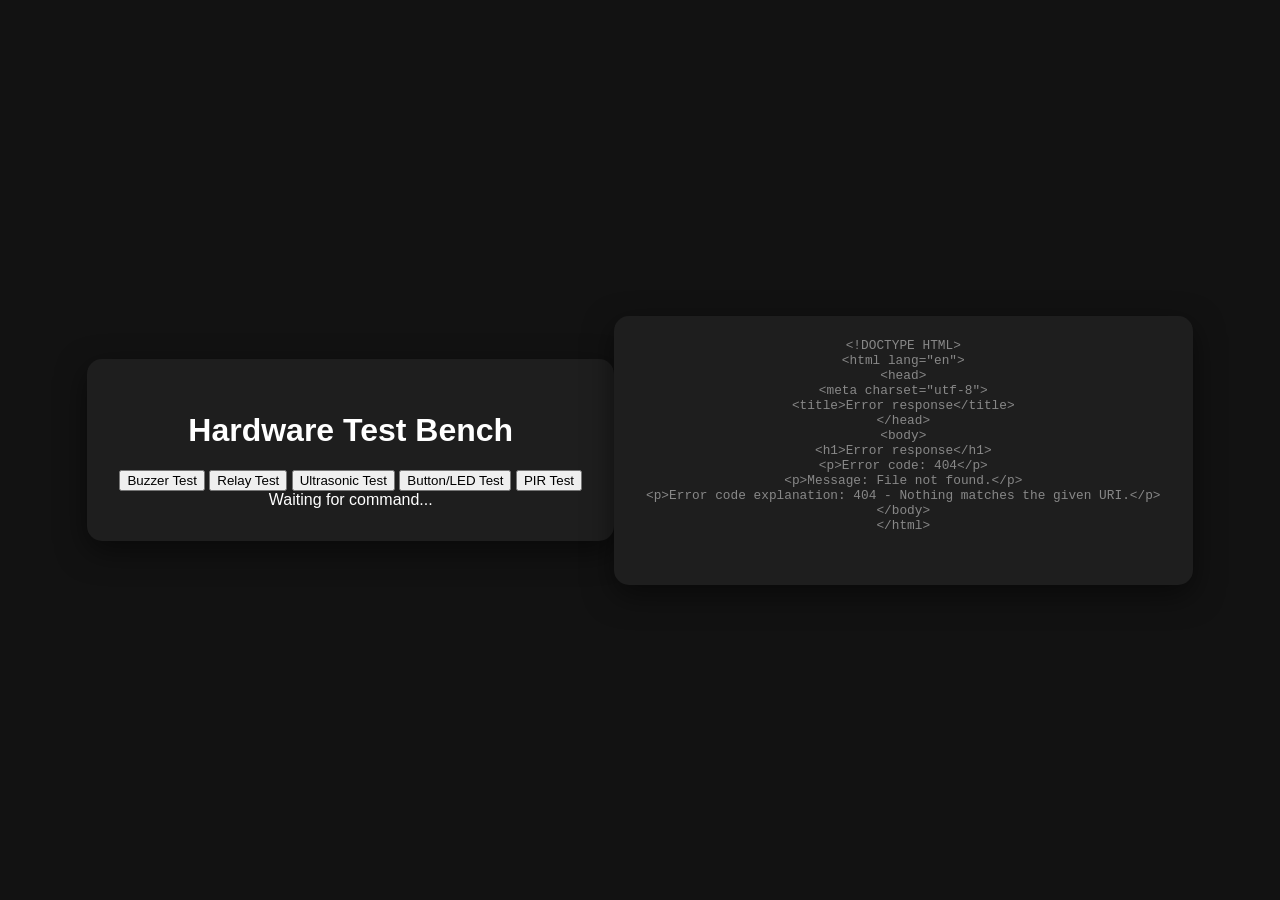
==== data/index.html @ ddc63409 "feat: add sound feedback when test starts Added audible feedback to indicate when a test execution b" ====
<!DOCTYPE html>
<html lang="en-us">
<head>
    <meta charset="UTF-8">
    <title>Hardware Test Bench</title>
    <link rel="stylesheet" href="style.css">
</head>
<body>
    <div class="container">
        <h1>Hardware Test Bench</h1>
        <div class="grid">
            <button class="test-btn" onclick="runTest('buzzer')">Buzzer Test</button>
            <button class="test-btn" onclick="runTest('relay')">Relay Test</button>
            <button class="test-btn" onclick="runTest('ultrasonic')">Ultrasonic Test</button>
            <button class="test-btn" onclick="runTest('buttonled')">Button/LED Test</button>
            <button class="test-btn" onclick="runTest('pir')">PIR Test</button>
        </div>
        <div id="log">Waiting for command...</div>
       <div id="ultrasonic-section" class="hidden">
            <button class="test-btn" onclick="getDistance()">Read Distance</button>
            <p>Distance: <span id="dist-value">--</span> cm</p>
       </div>
    </div>
    <div class="container">
        <p id="system-version">Loading version...</p> 
    <div class="grid">
        </div>
</div>
    <script src="script.js"></script>
</body>
</html>
---- data/style.css ----
body {
    background-color: #121212;
    color: #ffffff;
    font-family: 'Segoe UI', Tahoma, Geneva, Verdana, sans-serif;
    display: flex;
    justify-content: center;
    align-items: center;
    height: 100vh;
    margin: 0;
}

.container {
    text-align: center;
    background-color: #1e1e1e;
    padding: 2rem;
    border-radius: 15px;
    box-shadow: 0 10px 30px rgba(0,0,0,0.5);
}

.hidden {
    display: none;
}

#system-version {
    font-size: 0.8rem;
    color: #888;
    margin-top: -10px;
    margin-bottom: 20px;
    font-family: 'Courier New', Courier, monospace;
}
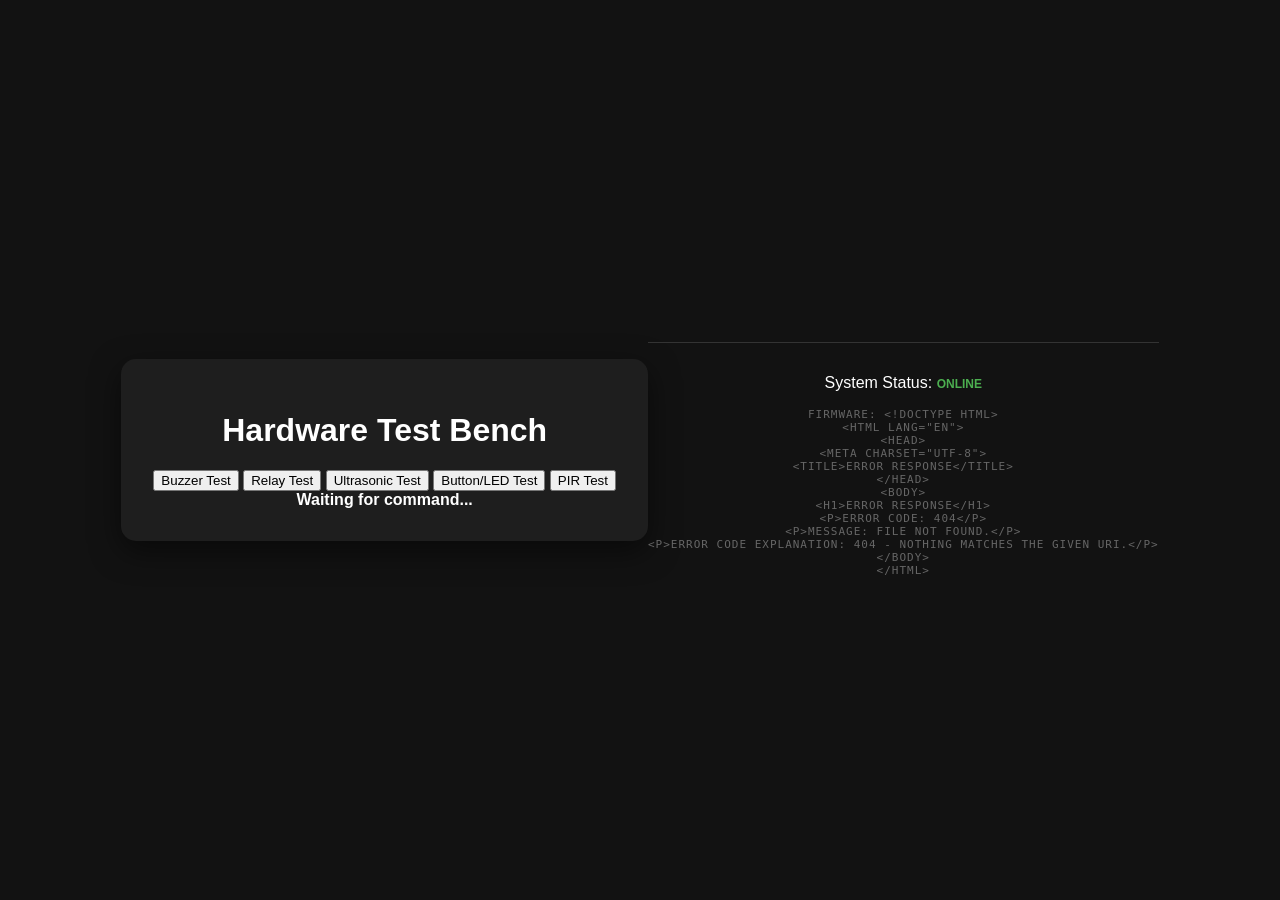
==== commit 6854d723: "feat:  display system version on web interface Added system version information to the web interface" ====
--- a/data/index.html
+++ b/data/index.html
@@ -21,11 +21,11 @@
             <p>Distance: <span id="dist-value">--</span> cm</p>
        </div>
     </div>
-    <div class="container">
-        <p id="system-version">Loading version...</p> 
-    <div class="grid">
-        </div>
 </div>
     <script src="script.js"></script>
 </body>
+<footer>
+    <p>System Status: <span id="conn-status">Checking...</span></p>
+    <p id="system-version">Loading firmware info...</p>
+</footer>
 </html>
--- a/data/style.css
+++ b/data/style.css
@@ -21,10 +21,36 @@
     display: none;
 }
 
+#log {
+    transition: color 0.3s ease;
+    font-weight: bold;
+}
+
+.offline-alert {
+    animation: blinker 1s linear infinite;
+}
+
+@keyframes blinker {
+    50% { opacity: 0; }
+}
+
+footer {
+    margin-top: 30px;
+    padding-top: 15px;
+    border-top: 1px solid #333;
+    text-align: center;
+}
+
 #system-version {
-    font-size: 0.8rem;
-    color: #888;
-    margin-top: -10px;
-    margin-bottom: 20px;
-    font-family: 'Courier New', Courier, monospace;
+    font-family: 'Consolas', 'monaco', monospace;
+    font-size: 11px;
+    color: #666; 
+    text-transform: uppercase;
+    letter-spacing: 1px;
+}
+
+#conn-status {
+    font-size: 12px;
+    font-weight: bold;
+    color: #4caf50; 
 }
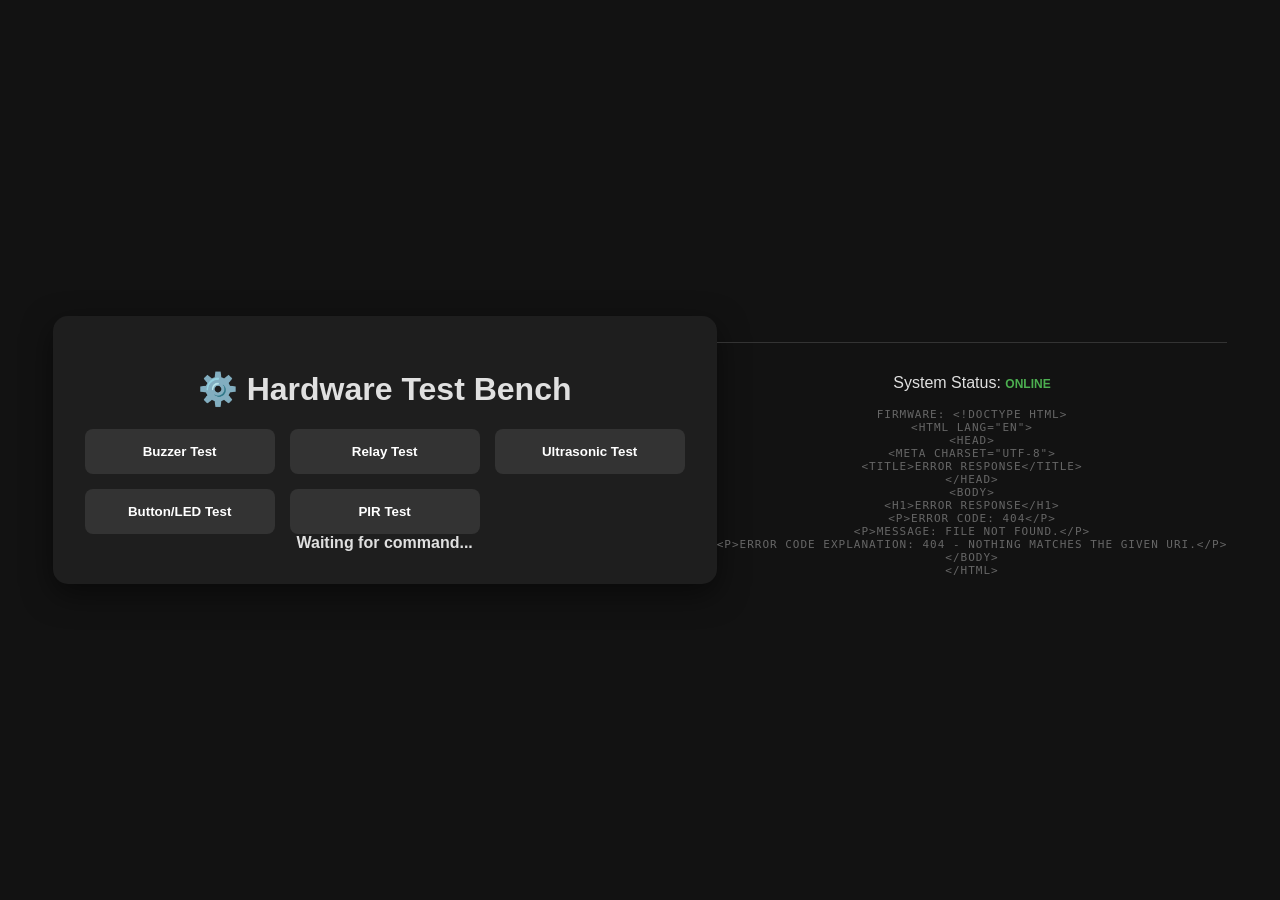
==== commit df2ada74: "feat: implement watchdog status monitoring (online/offline) Implemented a watchdog mechanism to moni" ====
--- a/data/index.html
+++ b/data/index.html
@@ -2,12 +2,13 @@
 <html lang="en-us">
 <head>
     <meta charset="UTF-8">
+    <meta name="viewport" content="width=device-width, initial-scale=1.0">
     <title>Hardware Test Bench</title>
     <link rel="stylesheet" href="style.css">
 </head>
 <body>
     <div class="container">
-        <h1>Hardware Test Bench</h1>
+        <h1>⚙️ Hardware Test Bench</h1>
         <div class="grid">
             <button class="test-btn" onclick="runTest('buzzer')">Buzzer Test</button>
             <button class="test-btn" onclick="runTest('relay')">Relay Test</button>
--- a/data/style.css
+++ b/data/style.css
@@ -1,20 +1,60 @@
 body {
+    font-family: 'Segoe UI', Tahoma, Geneva, Verdana, sans-serif;
     background-color: #121212;
-    color: #ffffff;
-    font-family: 'Segoe UI', Tahoma, Geneva, Verdana, sans-serif;
+    color: #e0e0e0;
+    margin: 0;
     display: flex;
     justify-content: center;
     align-items: center;
-    height: 100vh;
-    margin: 0;
+    min-height: 100vh;
 }
 
 .container {
-    text-align: center;
-    background-color: #1e1e1e;
+    width: 90%;
+    max-width: 600px;
+    background: #1e1e1e;
     padding: 2rem;
     border-radius: 15px;
     box-shadow: 0 10px 30px rgba(0,0,0,0.5);
+    text-align: center;
+}
+
+.grid {
+    display: grid;
+    grid-template-columns: repeat(auto-fit, minmax(140px, 1fr));
+    gap: 15px;
+    margin-top: 20px;
+}
+
+.test-btn {
+    width: 100%;
+    padding: 15px 10px;
+    border: none;
+    border-radius: 8px;
+    background: #333;
+    color: white;
+    font-weight: bold;
+    cursor: pointer;
+    transition: transform 0.2s, background 0.3s;
+}
+
+.test-btn:active {
+    transform: scale(0.95);
+}
+
+@media (max-width: 480px) {
+    .container {
+        width: 95%;
+        padding: 1rem;
+    }
+    
+    h1 {
+        font-size: 1.5rem;
+    }
+
+    .grid {
+        grid-template-columns: 1fr 1fr; 
+    }
 }
 
 .hidden {
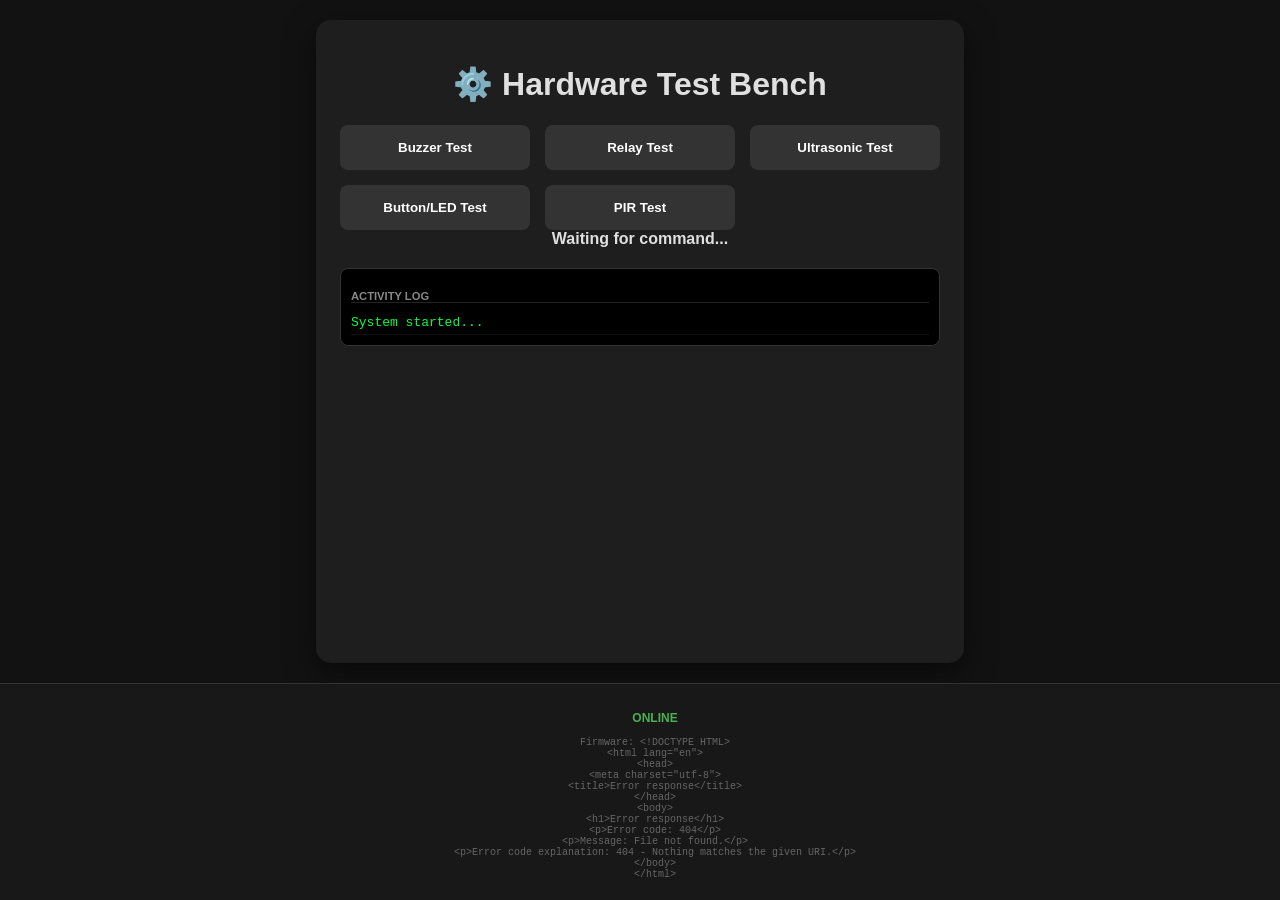
==== commit 66548105: "feat: add timestamped logging system for test execution Implemented a logging system with timestamps" ====
--- a/data/index.html
+++ b/data/index.html
@@ -4,6 +4,7 @@
     <meta charset="UTF-8">
     <meta name="viewport" content="width=device-width, initial-scale=1.0">
     <title>Hardware Test Bench</title>
+    <link rel="icon" type="image/png" href="favicon.png">
     <link rel="stylesheet" href="style.css">
 </head>
 <body>
@@ -16,17 +17,27 @@
             <button class="test-btn" onclick="runTest('buttonled')">Button/LED Test</button>
             <button class="test-btn" onclick="runTest('pir')">PIR Test</button>
         </div>
+        
         <div id="log">Waiting for command...</div>
-       <div id="ultrasonic-section" class="hidden">
+
+        <div id="ultrasonic-section" class="hidden">
             <button class="test-btn" onclick="getDistance()">Read Distance</button>
             <p>Distance: <span id="dist-value">--</span> cm</p>
-       </div>
+        </div>
+
+        <div class="log-container">
+            <h3>Activity Log</h3>
+            <ul id="event-log">
+                <li>System started...</li>
+            </ul>
+        </div>
     </div>
-</div>
+
+    <footer>
+        <p id="conn-status">Checking...</p>
+        <p id="system-version">Loading firmware info...</p>
+    </footer>
+
     <script src="script.js"></script>
 </body>
-<footer>
-    <p>System Status: <span id="conn-status">Checking...</span></p>
-    <p id="system-version">Loading firmware info...</p>
-</footer>
 </html>
--- a/data/style.css
+++ b/data/style.css
@@ -4,19 +4,35 @@
     color: #e0e0e0;
     margin: 0;
     display: flex;
-    justify-content: center;
-    align-items: center;
-    min-height: 100vh;
+    flex-direction: column;
+    min-height: 100vh; 
 }
 
 .container {
     width: 90%;
     max-width: 600px;
     background: #1e1e1e;
-    padding: 2rem;
+    padding: 1.5rem;
     border-radius: 15px;
     box-shadow: 0 10px 30px rgba(0,0,0,0.5);
     text-align: center;
+    margin: 20px auto;
+    flex: 1; 
+}
+
+footer {
+    padding: 15px;
+    background: #181818; 
+    border-top: 1px solid #333;
+    text-align: center;
+    width: 100%;
+}
+
+#system-version {
+    font-family: 'Consolas', monospace;
+    font-size: 10px;
+    color: #666;
+    margin: 5px 0;
 }
 
 .grid {
@@ -74,23 +90,46 @@
     50% { opacity: 0; }
 }
 
-footer {
-    margin-top: 30px;
-    padding-top: 15px;
-    border-top: 1px solid #333;
-    text-align: center;
-}
-
-#system-version {
-    font-family: 'Consolas', 'monaco', monospace;
-    font-size: 11px;
-    color: #666; 
-    text-transform: uppercase;
-    letter-spacing: 1px;
-}
-
 #conn-status {
     font-size: 12px;
     font-weight: bold;
     color: #4caf50; 
+}
+
+.log-container {
+    background: #000;
+    border: 1px solid #333;
+    border-radius: 8px;
+    margin: 20px 0;
+    padding: 10px;
+    text-align: left;
+}
+
+.log-container h3 {
+    font-size: 0.7rem;
+    color: #888;
+    text-transform: uppercase;
+    margin-bottom: 8px;
+    border-bottom: 1px solid #222;
+}
+
+#event-log {
+    list-style: none;
+    padding: 0;
+    margin: 0;
+    font-family: 'Consolas', monospace;
+    font-size: 13px;
+    max-height: 150px;
+    overflow-y: auto;
+    color: #00ff41; 
+}
+
+#event-log li {
+    padding: 4px 0;
+    border-bottom: 1px solid #111;
+}
+
+#event-log li strong {
+    color: #008f11;
+    margin-right: 5px;
 }
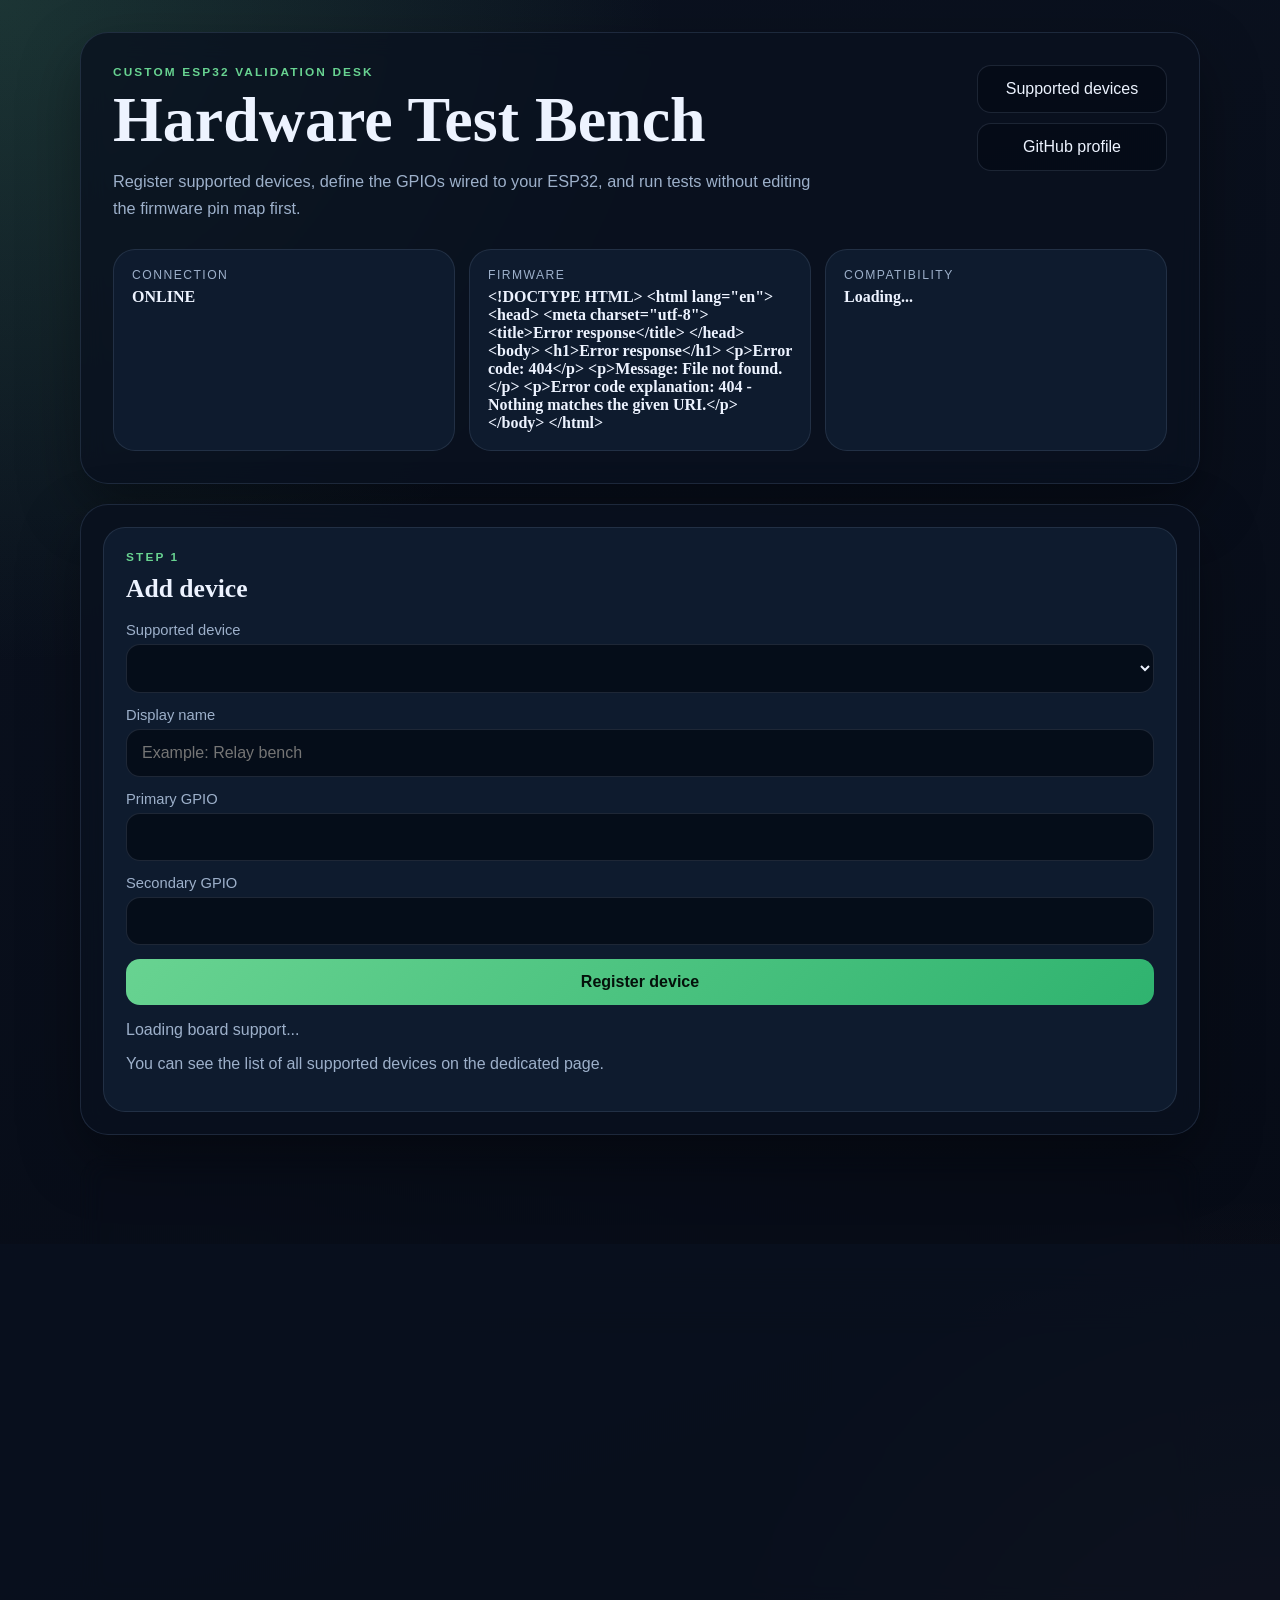
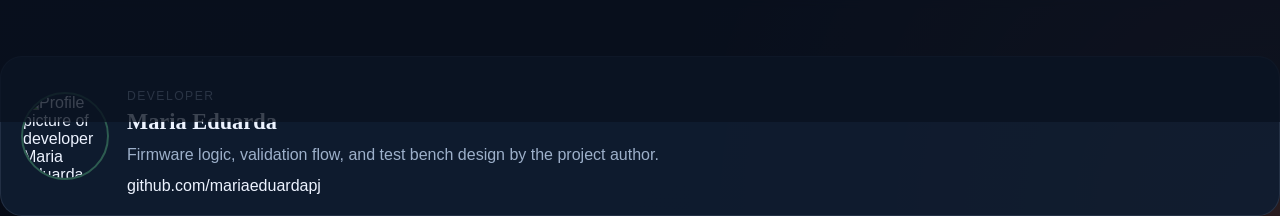
==== commit 1357ca09: "feat: add dynamic test builder for custom hardware configuration Implemented a dynamic test configur" ====
--- a/data/index.html
+++ b/data/index.html
@@ -8,36 +8,126 @@
     <link rel="stylesheet" href="style.css">
 </head>
 <body>
-    <div class="container">
-        <h1>⚙️ Hardware Test Bench</h1>
-        <div class="grid">
-            <button class="test-btn" onclick="runTest('buzzer')">Buzzer Test</button>
-            <button class="test-btn" onclick="runTest('relay')">Relay Test</button>
-            <button class="test-btn" onclick="runTest('ultrasonic')">Ultrasonic Test</button>
-            <button class="test-btn" onclick="runTest('buttonled')">Button/LED Test</button>
-            <button class="test-btn" onclick="runTest('pir')">PIR Test</button>
-        </div>
-        
-        <div id="log">Waiting for command...</div>
+    <main class="shell">
+        <section class="hero">
+            <div class="hero-topbar">
+                <div>
+                    <p class="eyebrow">Custom ESP32 Validation Desk</p>
+                    <h1>Hardware Test Bench</h1>
+                    <p class="subtitle">
+                        Register supported devices, define the GPIOs wired to your ESP32,
+                        and run tests without editing the firmware pin map first.
+                    </p>
+                </div>
 
-        <div id="ultrasonic-section" class="hidden">
-            <button class="test-btn" onclick="getDistance()">Read Distance</button>
-            <p>Distance: <span id="dist-value">--</span> cm</p>
-        </div>
+                <div class="hero-links">
+                    <a class="hero-link" href="supported.html">Supported devices</a>
+                    <a class="hero-link" href="https://github.com/mariaeduardapj" target="_blank" rel="noreferrer">GitHub profile</a>
+                </div>
+            </div>
 
-        <div class="log-container">
-            <h3>Activity Log</h3>
-            <ul id="event-log">
-                <li>System started...</li>
-            </ul>
-        </div>
-    </div>
+            <div class="hero-meta">
+                <div class="meta-card">
+                    <span class="meta-label">Connection</span>
+                    <strong id="conn-status">Checking...</strong>
+                </div>
+                <div class="meta-card">
+                    <span class="meta-label">Firmware</span>
+                    <strong id="system-version">Loading...</strong>
+                </div>
+                <div class="meta-card">
+                    <span class="meta-label">Compatibility</span>
+                    <strong id="compatibility-note">Loading...</strong>
+                </div>
+            </div>
+        </section>
 
-    <footer>
-        <p id="conn-status">Checking...</p>
-        <p id="system-version">Loading firmware info...</p>
-    </footer>
+        <section class="panel">
+            <div class="card">
+                <div class="section-heading">
+                    <p class="eyebrow">Step 1</p>
+                    <h2>Add device</h2>
+                </div>
+
+                <form id="device-form" class="device-form">
+                    <label>
+                        <span>Supported device</span>
+                        <select id="device-type" name="type" required></select>
+                    </label>
+
+                    <label>
+                        <span>Display name</span>
+                        <input id="device-name" name="name" type="text" maxlength="32" placeholder="Example: Relay bench" required>
+                    </label>
+
+                    <label>
+                        <span id="pin-a-label">Primary GPIO</span>
+                        <input id="pin-a" name="pinA" type="number" min="0" max="39" required>
+                    </label>
+
+                    <label id="pin-b-wrapper">
+                        <span id="pin-b-label">Secondary GPIO</span>
+                        <input id="pin-b" name="pinB" type="number" min="0" max="39">
+                    </label>
+
+                    <button class="action-btn" type="submit">Register device</button>
+                </form>
+
+                <p class="hint" id="board-list">
+                    Loading board support...
+                </p>
+                <p class="hint">
+                    You can see the list of all supported devices on the dedicated page.
+                </p>
+            </div>
+        </section>
+
+        <section class="panel">
+            <div class="section-heading">
+                <p class="eyebrow">Step 2</p>
+                <h2>Configured devices</h2>
+            </div>
+
+            <div id="device-list" class="device-list empty-state">
+                No devices registered yet.
+            </div>
+        </section>
+
+        <section class="panel">
+            <div class="section-heading">
+                <p class="eyebrow">Console</p>
+                <h2>Status and activity</h2>
+            </div>
+
+            <div id="status-banner" class="status-banner">Waiting for your first device registration.</div>
+
+            <div class="log-container">
+                <ul id="event-log">
+                    <li>Interface initialized.</li>
+                </ul>
+            </div>
+        </section>
+    </main>
 
     <script src="script.js"></script>
 </body>
-</html>+<footer>
+    <article class="developer-card">
+                <img
+                    class="developer-avatar"
+                    src="https://github.com/mariaeduardapj.png"
+                    alt="Profile picture of developer Maria Eduarda"
+                >
+                <div>
+                    <p class="meta-label">Developer</p>
+                    <h2>Maria Eduarda</h2>
+                    <p class="developer-copy">
+                        Firmware logic, validation flow, and test bench design by the project author.
+                    </p>
+                    <a class="developer-link" href="https://github.com/mariaeduardapj" target="_blank" rel="noreferrer">
+                        github.com/mariaeduardapj
+                    </a>
+                </div>
+    </article>
+</footer>
+</html>
--- a/data/style.css
+++ b/data/style.css
@@ -1,135 +1,392 @@
+:root {
+    --bg: #0b1220;
+    --bg-accent: #101b2e;
+    --panel: rgba(9, 17, 31, 0.78);
+    --panel-border: rgba(139, 170, 215, 0.16);
+    --card: rgba(16, 29, 49, 0.9);
+    --text: #edf3ff;
+    --muted: #9db0ca;
+    --accent: #68d391;
+    --accent-strong: #2fb36f;
+    --warning: #ff8c69;
+    --danger: #ff6f61;
+    --shadow: 0 24px 60px rgba(0, 0, 0, 0.35);
+}
+
+* {
+    box-sizing: border-box;
+}
+
 body {
-    font-family: 'Segoe UI', Tahoma, Geneva, Verdana, sans-serif;
-    background-color: #121212;
-    color: #e0e0e0;
     margin: 0;
+    min-height: 100vh;
+    font-family: "Trebuchet MS", "Segoe UI", sans-serif;
+    color: var(--text);
+    background:
+        radial-gradient(circle at top left, rgba(104, 211, 145, 0.18), transparent 30%),
+        radial-gradient(circle at bottom right, rgba(255, 140, 105, 0.14), transparent 28%),
+        linear-gradient(160deg, var(--bg) 0%, #050913 100%);
+}
+
+.shell {
+    width: min(1120px, calc(100% - 32px));
+    margin: 32px auto 48px;
+}
+
+.hero,
+.panel {
+    backdrop-filter: blur(12px);
+    background: var(--panel);
+    border: 1px solid var(--panel-border);
+    border-radius: 28px;
+    box-shadow: var(--shadow);
+}
+
+.hero {
+    padding: 32px;
+    margin-bottom: 20px;
+}
+
+.hero-topbar {
     display: flex;
-    flex-direction: column;
-    min-height: 100vh; 
-}
-
-.container {
-    width: 90%;
-    max-width: 600px;
-    background: #1e1e1e;
-    padding: 1.5rem;
-    border-radius: 15px;
-    box-shadow: 0 10px 30px rgba(0,0,0,0.5);
-    text-align: center;
-    margin: 20px auto;
-    flex: 1; 
-}
-
-footer {
-    padding: 15px;
-    background: #181818; 
-    border-top: 1px solid #333;
-    text-align: center;
+    justify-content: space-between;
+    gap: 24px;
+    align-items: flex-start;
+}
+
+.hero-links {
+    display: grid;
+    gap: 10px;
+    min-width: 190px;
+}
+
+.hero-link,
+.developer-link {
+    color: var(--text);
+    text-decoration: none;
+}
+
+.hero-link {
+    display: inline-flex;
+    align-items: center;
+    justify-content: center;
+    min-height: 48px;
+    padding: 0 16px;
+    border-radius: 14px;
+    border: 1px solid rgba(157, 176, 202, 0.16);
+    background: rgba(3, 9, 19, 0.52);
+    transition: transform 0.18s ease, border-color 0.18s ease, background-color 0.18s ease;
+}
+
+.hero-link:hover,
+.developer-link:hover {
+    transform: translateY(-1px);
+}
+
+.developer-card {
+    display: grid;
+    grid-template-columns: 88px 1fr;
+    gap: 18px;
+    align-items: center;
+    margin-top: 24px;
+    padding: 20px;
+    background: var(--card);
+    border: 1px solid rgba(157, 176, 202, 0.14);
+    border-radius: 22px;
+}
+
+.developer-avatar {
+    width: 88px;
+    height: 88px;
+    border-radius: 50%;
+    object-fit: cover;
+    border: 2px solid rgba(104, 211, 145, 0.35);
+}
+
+.developer-card h2 {
+    margin: 0 0 8px;
+    font-size: 1.4rem;
+}
+
+.developer-copy {
+    margin: 0 0 10px;
+    color: var(--muted);
+    line-height: 1.5;
+}
+
+.eyebrow {
+    margin: 0 0 10px;
+    letter-spacing: 0.18em;
+    text-transform: uppercase;
+    color: var(--accent);
+    font-size: 0.74rem;
+    font-weight: 700;
+}
+
+h1,
+h2,
+h3,
+strong {
+    font-family: Georgia, "Times New Roman", serif;
+}
+
+h1 {
+    margin: 0;
+    font-size: clamp(2.2rem, 5vw, 4.1rem);
+    line-height: 0.96;
+}
+
+.subtitle {
+    max-width: 720px;
+    margin: 18px 0 0;
+    color: var(--muted);
+    font-size: 1.02rem;
+    line-height: 1.6;
+}
+
+.hero-meta {
+    display: grid;
+    grid-template-columns: repeat(auto-fit, minmax(180px, 1fr));
+    gap: 14px;
+    margin-top: 28px;
+}
+
+.meta-card,
+.card,
+.device-card,
+.catalog-item,
+.status-banner,
+.log-container {
+    background: var(--card);
+    border: 1px solid rgba(157, 176, 202, 0.14);
+    border-radius: 22px;
+}
+
+.meta-card {
+    padding: 18px;
+}
+
+.meta-label {
+    display: block;
+    font-size: 0.76rem;
+    text-transform: uppercase;
+    letter-spacing: 0.12em;
+    color: var(--muted);
+    margin-bottom: 6px;
+}
+
+.panel {
+    padding: 22px;
+    margin-bottom: 20px;
+}
+
+.card {
+    padding: 22px;
+}
+
+.section-heading h2 {
+    margin: 0 0 18px;
+    font-size: 1.6rem;
+}
+
+.device-form {
+    display: grid;
+    gap: 14px;
+}
+
+label span {
+    display: block;
+    margin-bottom: 6px;
+    color: var(--muted);
+    font-size: 0.92rem;
+}
+
+input,
+select,
+button {
     width: 100%;
-}
-
-#system-version {
-    font-family: 'Consolas', monospace;
-    font-size: 10px;
-    color: #666;
-    margin: 5px 0;
-}
-
-.grid {
-    display: grid;
-    grid-template-columns: repeat(auto-fit, minmax(140px, 1fr));
-    gap: 15px;
-    margin-top: 20px;
-}
-
-.test-btn {
-    width: 100%;
-    padding: 15px 10px;
+    border-radius: 14px;
+    border: 1px solid rgba(157, 176, 202, 0.16);
+    background: rgba(3, 9, 19, 0.72);
+    color: var(--text);
+    padding: 14px 15px;
+    font: inherit;
+}
+
+input:focus,
+select:focus,
+button:focus {
+    outline: 2px solid rgba(104, 211, 145, 0.4);
+    outline-offset: 2px;
+}
+
+.action-btn,
+.ghost-btn {
+    cursor: pointer;
+    transition: transform 0.18s ease, background-color 0.18s ease, border-color 0.18s ease;
+}
+
+.action-btn {
+    background: linear-gradient(135deg, var(--accent) 0%, var(--accent-strong) 100%);
+    color: #04110a;
+    font-weight: 700;
     border: none;
-    border-radius: 8px;
-    background: #333;
-    color: white;
-    font-weight: bold;
-    cursor: pointer;
-    transition: transform 0.2s, background 0.3s;
-}
-
-.test-btn:active {
-    transform: scale(0.95);
-}
-
-@media (max-width: 480px) {
-    .container {
-        width: 95%;
-        padding: 1rem;
-    }
-    
-    h1 {
-        font-size: 1.5rem;
-    }
-
-    .grid {
-        grid-template-columns: 1fr 1fr; 
-    }
+}
+
+.action-btn:hover,
+.ghost-btn:hover {
+    transform: translateY(-1px);
+}
+
+.ghost-btn {
+    background: rgba(255, 255, 255, 0.02);
+}
+
+.ghost-btn.danger {
+    border-color: rgba(255, 111, 97, 0.28);
+    color: #ffd2cd;
+}
+
+.catalog-list,
+.device-list {
+    display: grid;
+    gap: 14px;
+}
+
+.catalog-item h3,
+.device-card h3 {
+    margin: 0 0 8px;
+    font-size: 1.15rem;
+}
+
+.catalog-item,
+.device-card {
+    padding: 18px;
+}
+
+.catalog-item p,
+.catalog-item small,
+.hint,
+.device-pins,
+.device-type,
+#board-list {
+    color: var(--muted);
+}
+
+.catalog-item p,
+.device-pins,
+.device-type {
+    margin: 0 0 6px;
+}
+
+.device-card {
+    display: flex;
+    justify-content: space-between;
+    gap: 18px;
+    align-items: center;
+}
+
+.device-actions {
+    display: grid;
+    gap: 10px;
+    min-width: 150px;
+}
+
+.status-banner {
+    padding: 18px;
+    margin-bottom: 16px;
+    font-weight: 700;
+}
+
+.status-banner[data-tone="success"] {
+    border-color: rgba(104, 211, 145, 0.34);
+    color: #c9f6db;
+}
+
+.status-banner[data-tone="error"] {
+    border-color: rgba(255, 111, 97, 0.34);
+    color: #ffd2cd;
+}
+
+.log-container {
+    padding: 18px;
+}
+
+#event-log {
+    margin: 0;
+    padding: 0;
+    list-style: none;
+    font-family: Consolas, "Courier New", monospace;
+    font-size: 0.94rem;
+    color: #d7f5e3;
+}
+
+#event-log li {
+    padding: 8px 0;
+    border-bottom: 1px solid rgba(157, 176, 202, 0.08);
+}
+
+#event-log li:last-child {
+    border-bottom: none;
+}
+
+#event-log strong {
+    color: var(--accent);
+    margin-right: 8px;
 }
 
 .hidden {
     display: none;
 }
 
-#log {
-    transition: color 0.3s ease;
-    font-weight: bold;
-}
-
-.offline-alert {
-    animation: blinker 1s linear infinite;
-}
-
-@keyframes blinker {
-    50% { opacity: 0; }
-}
-
-#conn-status {
-    font-size: 12px;
-    font-weight: bold;
-    color: #4caf50; 
-}
-
-.log-container {
-    background: #000;
-    border: 1px solid #333;
-    border-radius: 8px;
-    margin: 20px 0;
-    padding: 10px;
-    text-align: left;
-}
-
-.log-container h3 {
-    font-size: 0.7rem;
-    color: #888;
-    text-transform: uppercase;
-    margin-bottom: 8px;
-    border-bottom: 1px solid #222;
-}
-
-#event-log {
-    list-style: none;
-    padding: 0;
-    margin: 0;
-    font-family: 'Consolas', monospace;
-    font-size: 13px;
-    max-height: 150px;
-    overflow-y: auto;
-    color: #00ff41; 
-}
-
-#event-log li {
-    padding: 4px 0;
-    border-bottom: 1px solid #111;
-}
-
-#event-log li strong {
-    color: #008f11;
-    margin-right: 5px;
-}+.empty-state {
+    display: block;
+    color: var(--muted);
+}
+
+.offline {
+    color: var(--warning);
+}
+
+@media (max-width: 860px) {
+    .hero-topbar,
+    .device-card {
+        display: grid;
+        grid-template-columns: 1fr;
+    }
+
+    .hero-links {
+        min-width: 0;
+    }
+
+    .device-actions {
+        min-width: 0;
+    }
+}
+
+@media (max-width: 520px) {
+    .shell {
+        width: min(100% - 20px, 1120px);
+        margin: 16px auto 28px;
+    }
+
+    .hero,
+    .panel,
+    .card {
+        padding: 18px;
+        border-radius: 22px;
+    }
+
+    .developer-card {
+        grid-template-columns: 1fr;
+        text-align: center;
+    }
+
+    .developer-avatar {
+        margin: 0 auto;
+    }
+
+    h1 {
+        font-size: 2.4rem;
+    }
+}
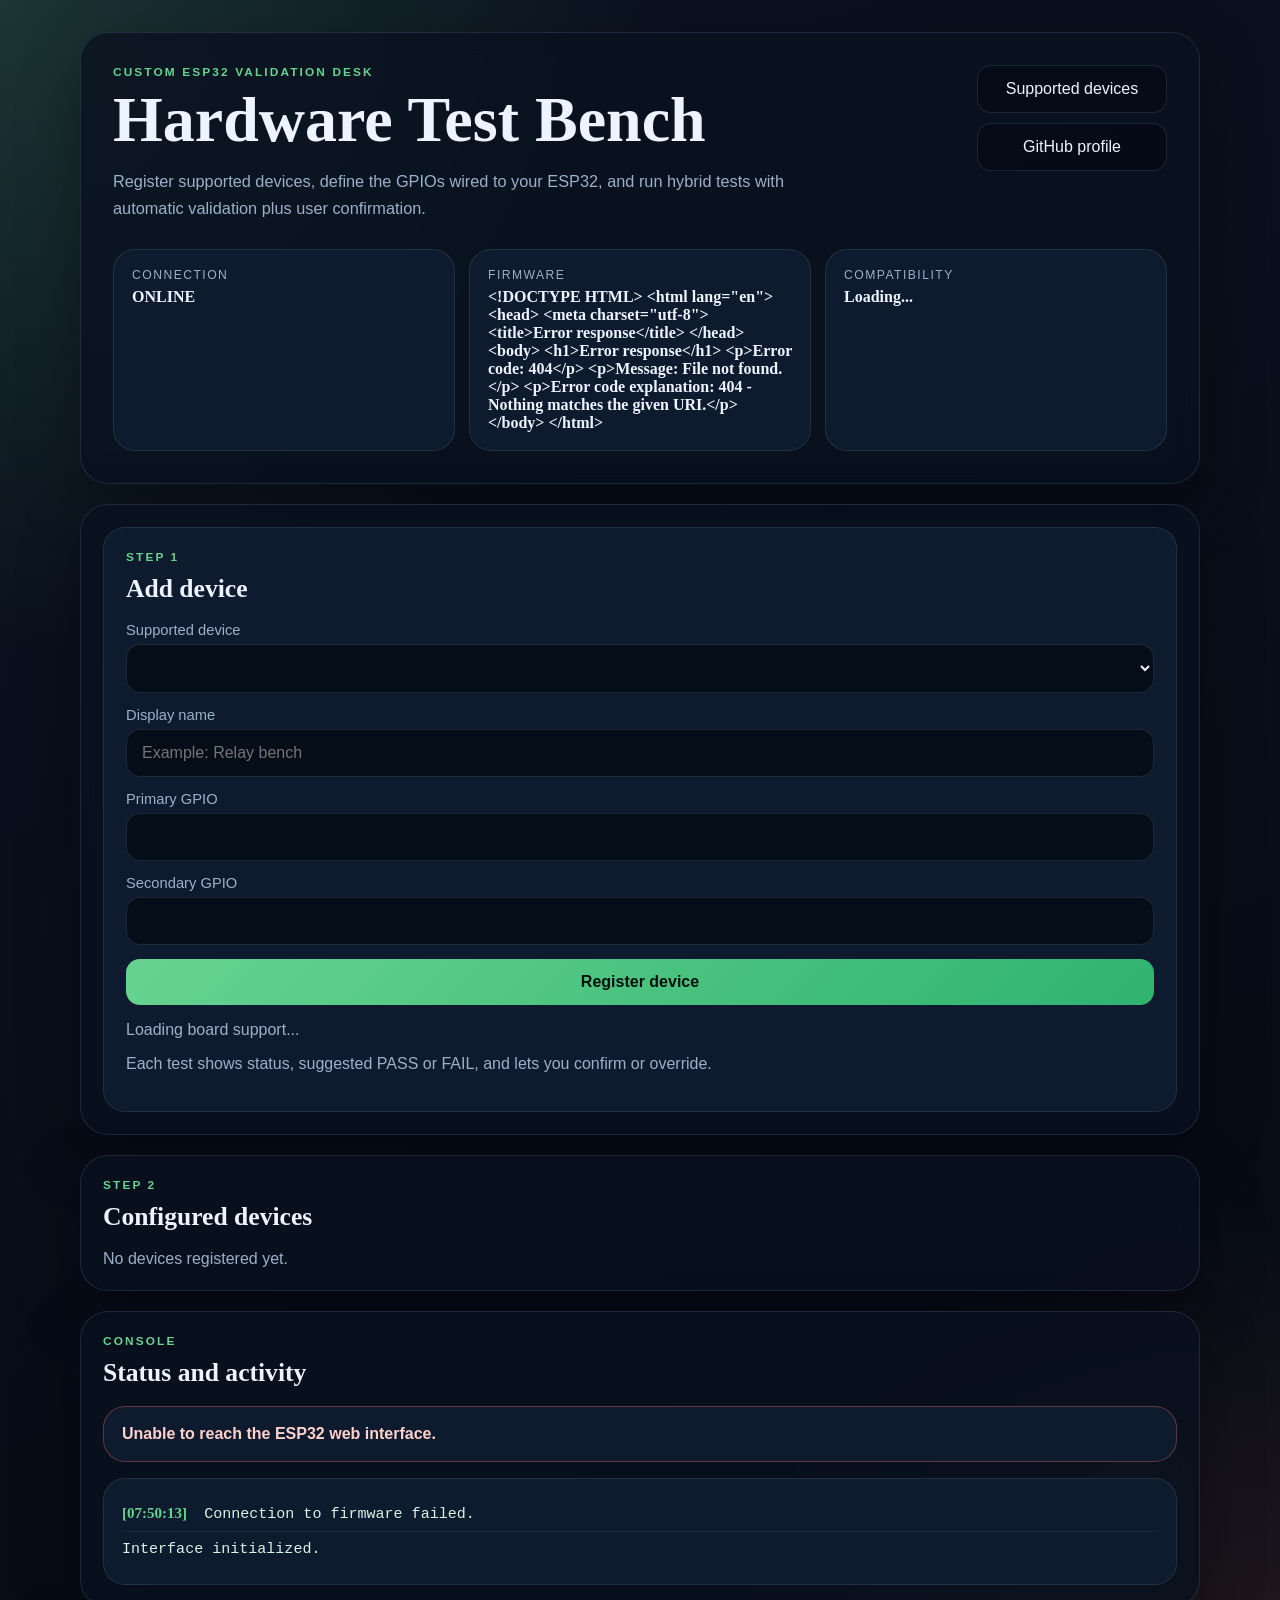
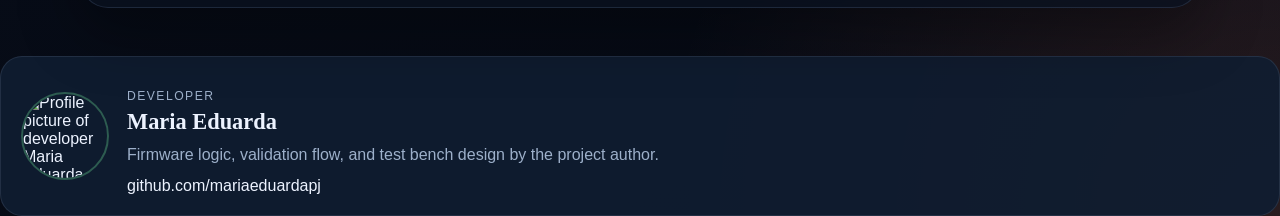
==== commit 7141b3ff: "feat: add pass/fail result system for test validation Introduced a validation system that classifies" ====
--- a/data/index.html
+++ b/data/index.html
@@ -16,7 +16,7 @@
                     <h1>Hardware Test Bench</h1>
                     <p class="subtitle">
                         Register supported devices, define the GPIOs wired to your ESP32,
-                        and run tests without editing the firmware pin map first.
+                        and run hybrid tests with automatic validation plus user confirmation.
                     </p>
                 </div>
 
@@ -77,7 +77,7 @@
                     Loading board support...
                 </p>
                 <p class="hint">
-                    You can see the list of all supported devices on the dedicated page.
+                    Each test shows status, suggested PASS or FAIL, and lets you confirm or override.
                 </p>
             </div>
         </section>
--- a/data/style.css
+++ b/data/style.css
@@ -283,13 +283,57 @@
     display: flex;
     justify-content: space-between;
     gap: 18px;
-    align-items: center;
+    align-items: flex-start;
+}
+
+.device-main {
+    flex: 1;
+}
+
+.test-grid {
+    display: grid;
+    grid-template-columns: repeat(auto-fit, minmax(120px, 1fr));
+    gap: 10px;
+    margin: 14px 0;
+}
+
+.test-pill {
+    padding: 12px;
+    border-radius: 16px;
+    background: rgba(255, 255, 255, 0.03);
+    border: 1px solid rgba(157, 176, 202, 0.1);
+}
+
+.result-pass {
+    border-color: rgba(104, 211, 145, 0.34);
+    color: #c9f6db;
+}
+
+.result-fail {
+    border-color: rgba(255, 111, 97, 0.34);
+    color: #ffd2cd;
+}
+
+.result-pending {
+    border-color: rgba(157, 176, 202, 0.18);
+}
+
+.test-message,
+.test-timestamp {
+    margin: 0 0 8px;
+    color: var(--muted);
 }
 
 .device-actions {
     display: grid;
     gap: 10px;
     min-width: 150px;
+}
+
+.device-actions button:disabled {
+    opacity: 0.6;
+    cursor: not-allowed;
+    transform: none;
 }
 
 .status-banner {
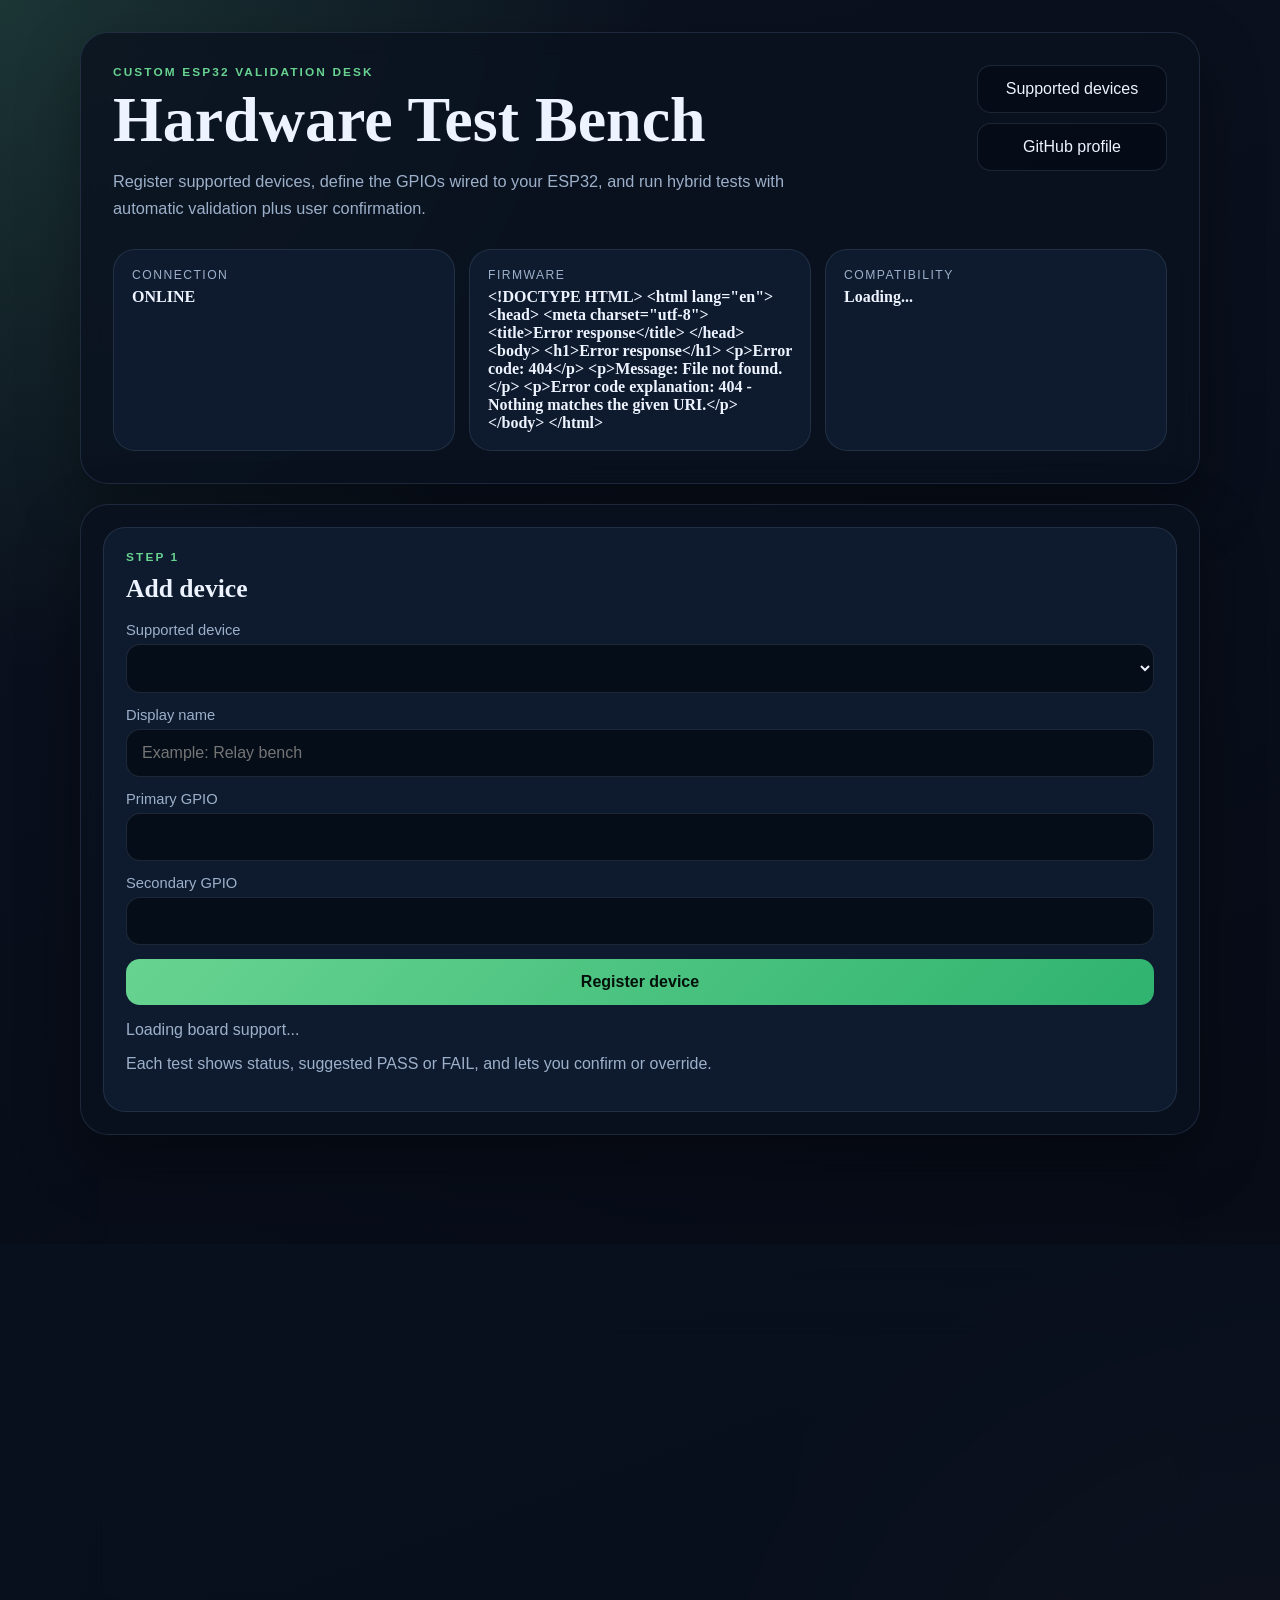
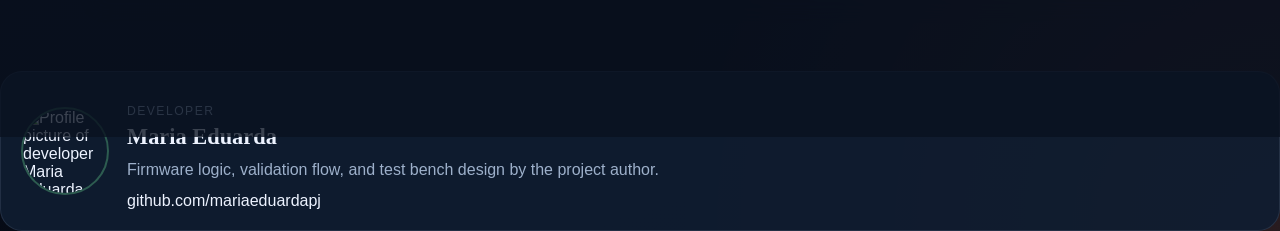
==== commit 9af76ec6: "feat: enable export of test logs as file Implemented functionality to export timestamped logs as a d" ====
--- a/data/index.html
+++ b/data/index.html
@@ -94,9 +94,23 @@
         </section>
 
         <section class="panel">
-            <div class="section-heading">
-                <p class="eyebrow">Console</p>
-                <h2>Status and activity</h2>
+            <div class="console-header">
+                <div class="section-heading">
+                    <p class="eyebrow">Console</p>
+                    <h2>Status and activity</h2>
+                </div>
+
+                <div class="download-controls">
+                    <label class="download-field" for="log-format">
+                        <span>Format</span>
+                        <select id="log-format">
+                            <option value="txt">TXT</option>
+                            <option value="csv">CSV</option>
+                        </select>
+                    </label>
+
+                    <button id="download-logs-btn" class="action-btn" type="button">Download Logs</button>
+                </div>
             </div>
 
             <div id="status-banner" class="status-banner">Waiting for your first device registration.</div>
--- a/data/style.css
+++ b/data/style.css
@@ -189,6 +189,37 @@
     font-size: 1.6rem;
 }
 
+.console-header {
+    display: flex;
+    justify-content: space-between;
+    gap: 18px;
+    align-items: end;
+    margin-bottom: 16px;
+}
+
+.console-header .section-heading h2 {
+    margin-bottom: 0;
+}
+
+.download-controls {
+    display: flex;
+    gap: 12px;
+    align-items: end;
+}
+
+.download-field {
+    min-width: 120px;
+}
+
+.download-field span {
+    display: block;
+    margin-bottom: 6px;
+}
+
+#download-logs-btn {
+    min-width: 170px;
+}
+
 .device-form {
     display: grid;
     gap: 14px;
@@ -394,7 +425,8 @@
 
 @media (max-width: 860px) {
     .hero-topbar,
-    .device-card {
+    .device-card,
+    .console-header {
         display: grid;
         grid-template-columns: 1fr;
     }
@@ -405,6 +437,10 @@
 
     .device-actions {
         min-width: 0;
+    }
+
+    .download-controls {
+        display: grid;
     }
 }
 
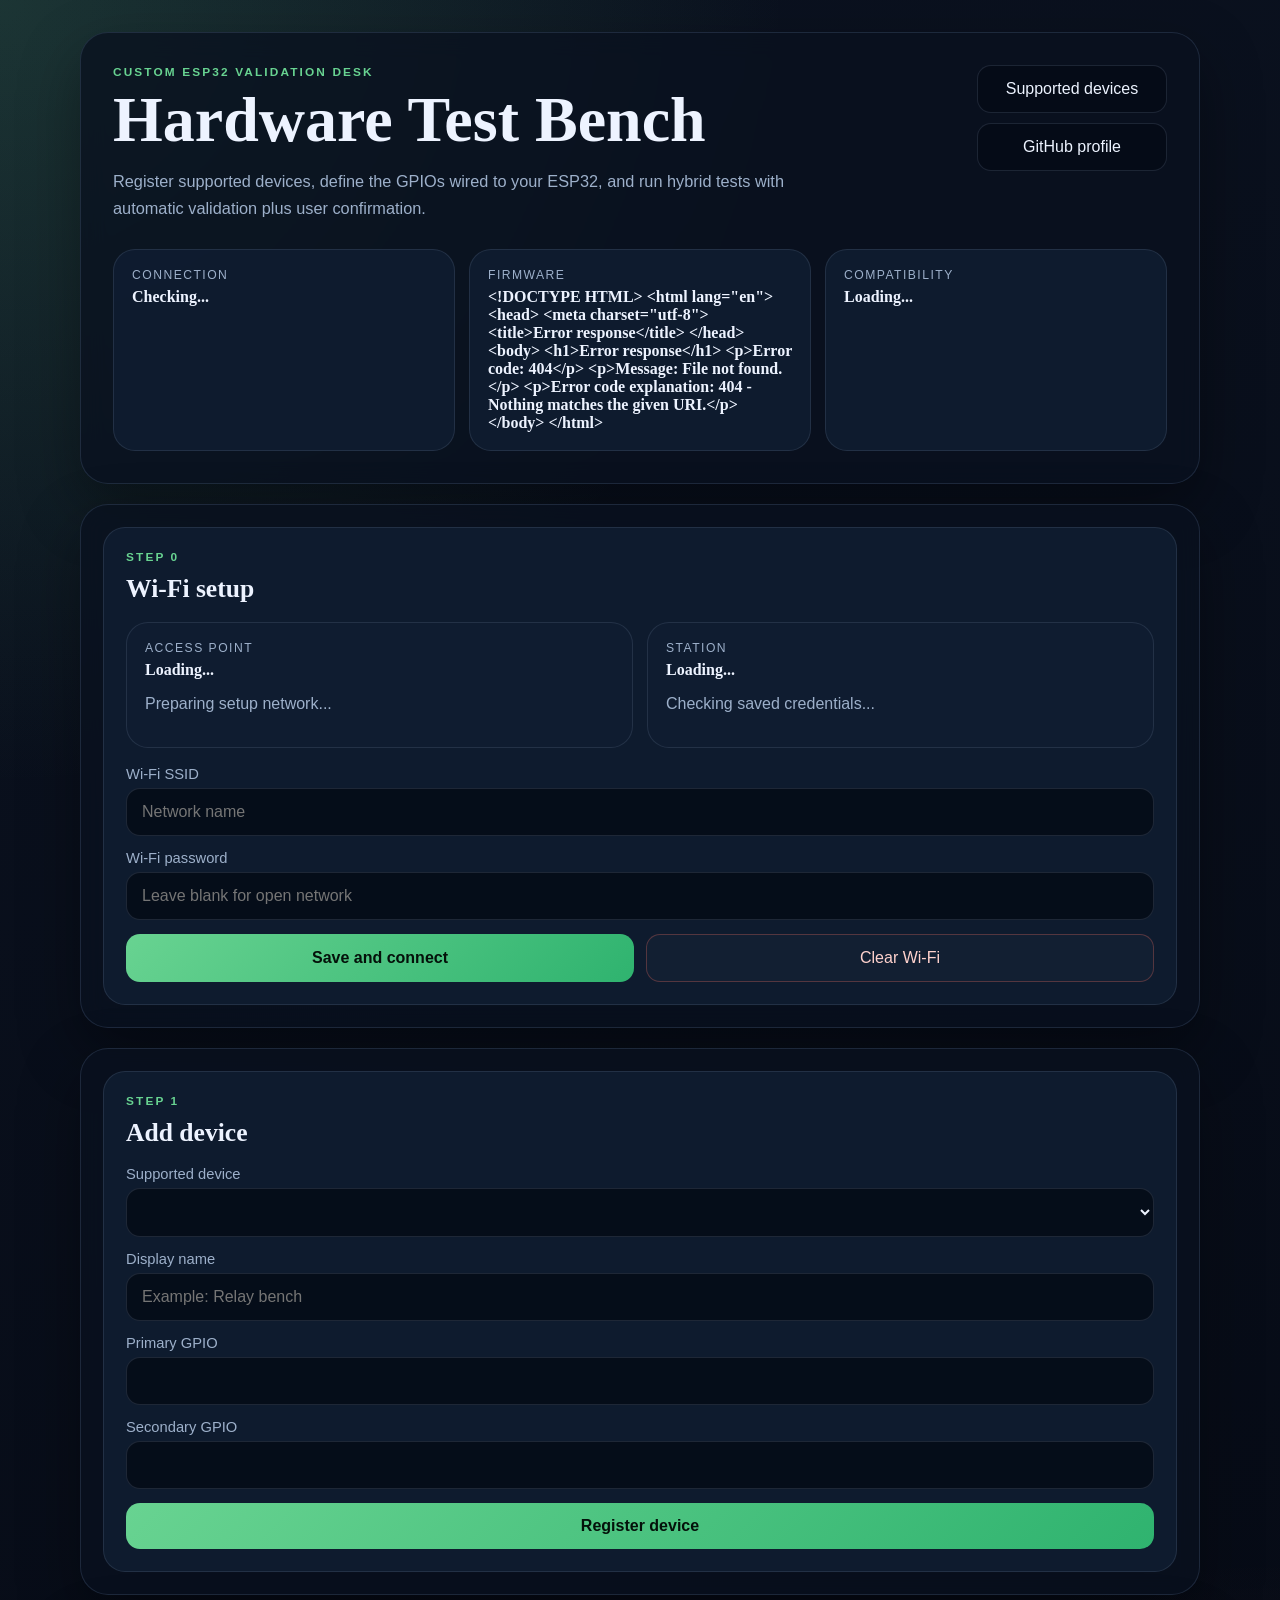
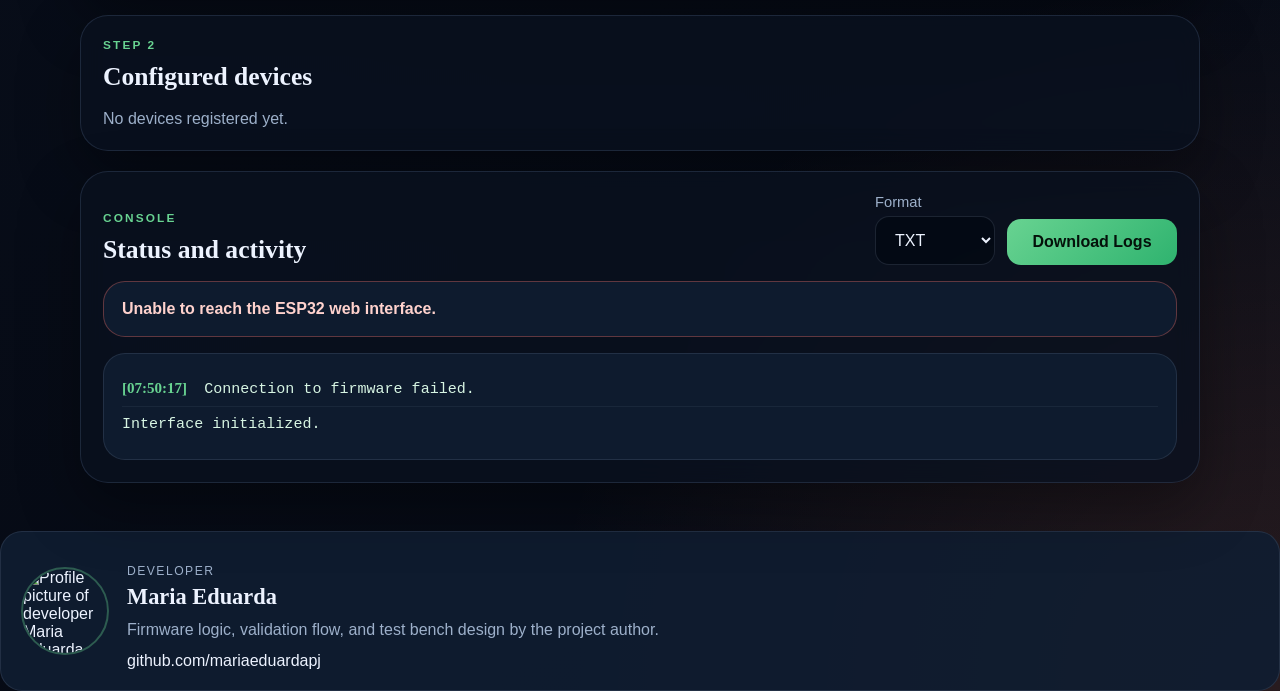
==== commit 13f2c2c9: "feat: add Wi-Fi mode selection (Access Point / Station) Added support for both Access Point (AP) and" ====
--- a/data/index.html
+++ b/data/index.html
@@ -45,6 +45,46 @@
         <section class="panel">
             <div class="card">
                 <div class="section-heading">
+                    <p class="eyebrow">Step 0</p>
+                    <h2>Wi-Fi setup</h2>
+                </div>
+
+                <div class="wifi-grid">
+                    <div class="meta-card">
+                        <span class="meta-label">Access Point</span>
+                        <strong id="wifi-ap-ssid">Loading...</strong>
+                        <p class="hint" id="wifi-ap-copy">Preparing setup network...</p>
+                    </div>
+
+                    <div class="meta-card">
+                        <span class="meta-label">Station</span>
+                        <strong id="wifi-sta-status">Loading...</strong>
+                        <p class="hint" id="wifi-sta-copy">Checking saved credentials...</p>
+                    </div>
+                </div>
+
+                <form id="wifi-form" class="device-form">
+                    <label>
+                        <span>Wi-Fi SSID</span>
+                        <input id="wifi-ssid" name="ssid" type="text" maxlength="32" placeholder="Network name" required>
+                    </label>
+
+                    <label>
+                        <span>Wi-Fi password</span>
+                        <input id="wifi-password" name="password" type="password" maxlength="64" placeholder="Leave blank for open network">
+                    </label>
+
+                    <div class="inline-actions">
+                        <button class="action-btn" type="submit">Save and connect</button>
+                        <button id="wifi-clear-btn" class="ghost-btn danger" type="button">Clear Wi-Fi</button>
+                    </div>
+                </form>
+            </div>
+        </section>
+
+        <section class="panel">
+            <div class="card">
+                <div class="section-heading">
                     <p class="eyebrow">Step 1</p>
                     <h2>Add device</h2>
                 </div>
@@ -72,13 +112,6 @@
 
                     <button class="action-btn" type="submit">Register device</button>
                 </form>
-
-                <p class="hint" id="board-list">
-                    Loading board support...
-                </p>
-                <p class="hint">
-                    Each test shows status, suggested PASS or FAIL, and lets you confirm or override.
-                </p>
             </div>
         </section>
 
--- a/data/style.css
+++ b/data/style.css
@@ -151,6 +151,13 @@
     margin-top: 28px;
 }
 
+.wifi-grid {
+    display: grid;
+    grid-template-columns: repeat(auto-fit, minmax(220px, 1fr));
+    gap: 14px;
+    margin-bottom: 18px;
+}
+
 .meta-card,
 .card,
 .device-card,
@@ -223,6 +230,12 @@
 .device-form {
     display: grid;
     gap: 14px;
+}
+
+.inline-actions {
+    display: grid;
+    grid-template-columns: repeat(auto-fit, minmax(180px, 1fr));
+    gap: 12px;
 }
 
 label span {
